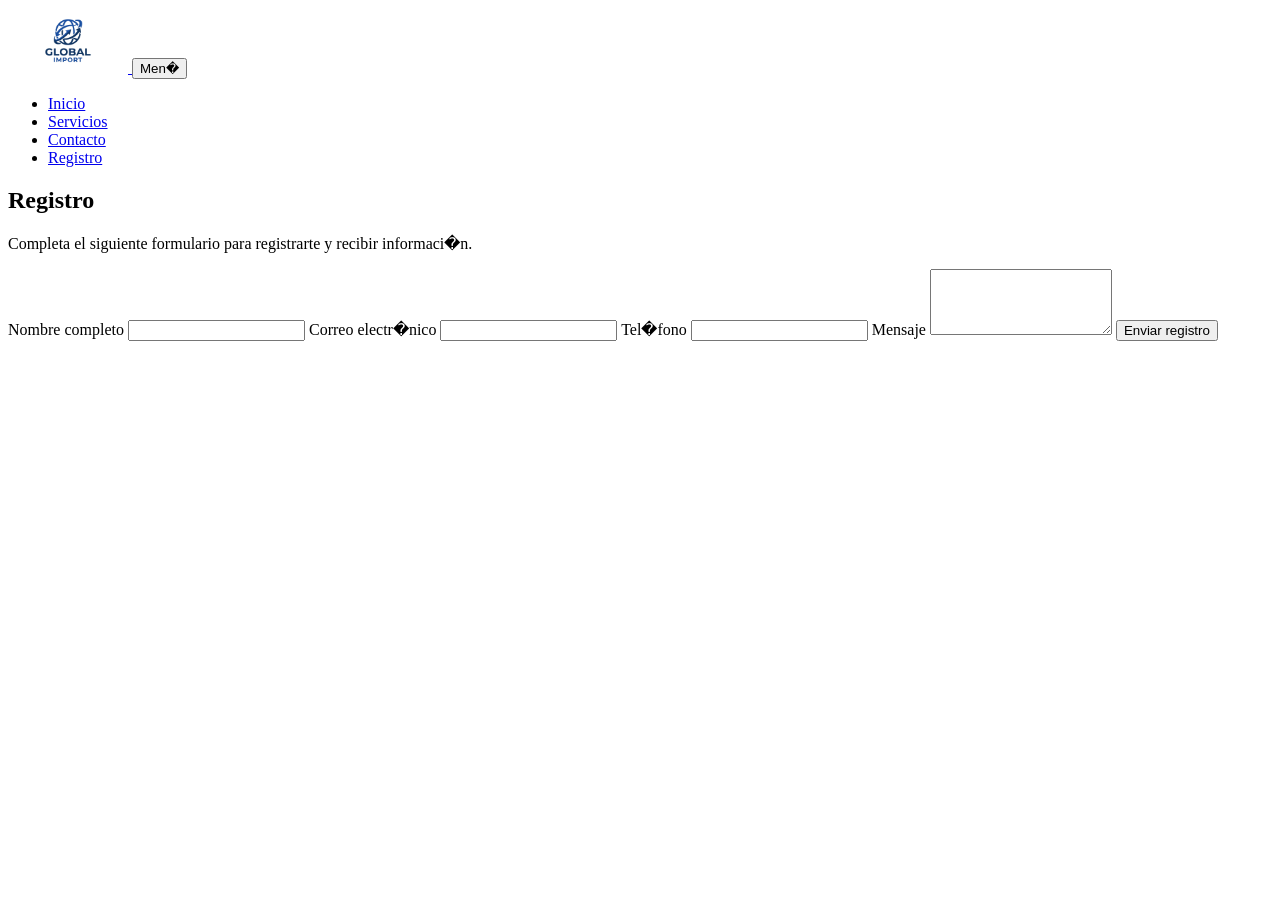
==== registro.html @ 2d8e8afb "ET.1-Navbar y seccion hero" ====
<!DOCTYPE html>
<html lang="es">
<head>
  <meta charset="UTF-8">
  <meta name="viewport" content="width=device-width, initial-scale=1.0">
  <title>Registro - Global Import</title>
</head>
<body>
  <header>
    <nav class="navbar" aria-label="Navegaci�n principal">
      <a href="index.html" class="brand">
        <img src="assets/images/logo.png" alt="Logo Global Import" width="120" />
      </a>
      <button class="nav-toggle" type="button" aria-controls="main-navigation" aria-expanded="false">
        Men�
      </button>
      <ul id="main-navigation" class="nav-links">
        <li><a href="index.html">Inicio</a></li>
        <li><a href="index.html#servicios">Servicios</a></li>
        <li><a href="index.html#contacto">Contacto</a></li>
        <li><a href="registro.html">Registro</a></li>
      </ul>
    </nav>
  </header>

  <main>
    <section>
      <h1>Registro</h1>
      <p>Completa el siguiente formulario para registrarte y recibir informaci�n.</p>
      <form action="#" method="post">
        <label for="nombre">Nombre completo</label>
        <input type="text" id="nombre" name="nombre" required />

        <label for="email">Correo electr�nico</label>
        <input type="email" id="email" name="email" required />

        <label for="telefono">Tel�fono</label>
        <input type="tel" id="telefono" name="telefono" />

        <label for="mensaje">Mensaje</label>
        <textarea id="mensaje" name="mensaje" rows="4"></textarea>

        <button type="submit">Enviar registro</button>
      </form>
    </section>
  </main>

  <script>
    const toggleButton = document.querySelector('.nav-toggle');
    const navigation = document.getElementById('main-navigation');

    if (toggleButton && navigation) {
      toggleButton.addEventListener('click', () => {
        const expanded = toggleButton.getAttribute('aria-expanded') === 'true';
        toggleButton.setAttribute('aria-expanded', String(!expanded));
        navigation.classList.toggle('open');
      });
    }
  </script>
</body>
</html>
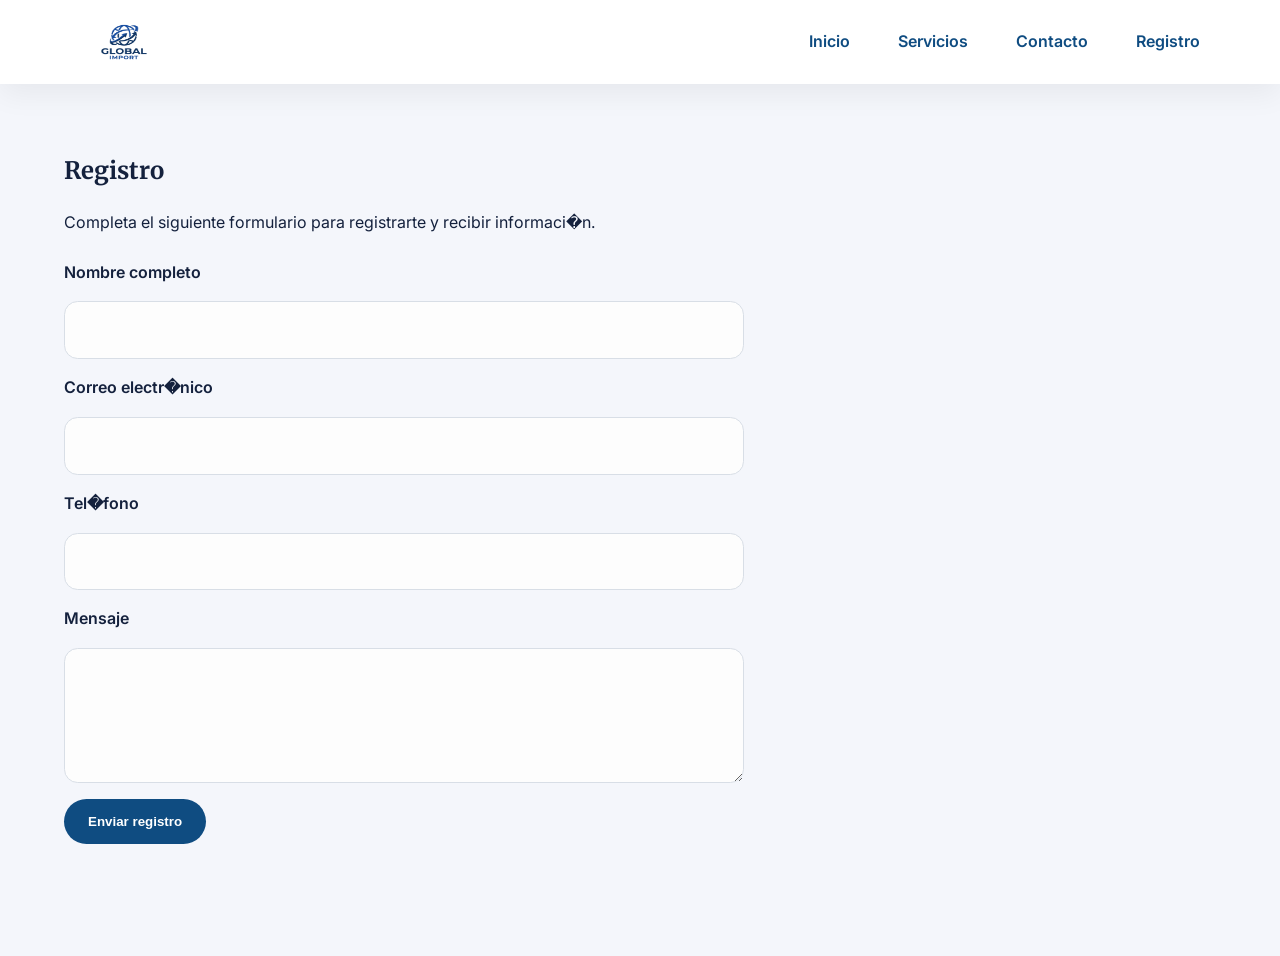
==== commit 0dabfdf3: "ET.1-SEGUNDA MITAD Y ESTILOS" ====
--- a/registro.html
+++ b/registro.html
@@ -4,6 +4,10 @@
   <meta charset="UTF-8">
   <meta name="viewport" content="width=device-width, initial-scale=1.0">
   <title>Registro - Global Import</title>
+  <link rel="preconnect" href="https://fonts.googleapis.com">
+  <link rel="preconnect" href="https://fonts.gstatic.com" crossorigin>
+  <link href="https://fonts.googleapis.com/css2?family=Inter:wght@400;500;600;700&family=Merriweather:wght@400;700&display=swap" rel="stylesheet">
+  <link rel="stylesheet" href="style.css">
 </head>
 <body>
   <header>
--- a/style.css
+++ b/style.css
@@ -0,0 +1,356 @@
+:root {
+  --bg: #f4f6fb;
+  --surface: #ffffff;
+  --primary: #0f4c81;
+  --secondary: #0b6aa8;
+  --text: #14213d;
+  --muted: #5f6d7a;
+  --border: #d8dee6;
+  --shadow: 0 18px 40px rgba(15, 76, 129, 0.08);
+}
+
+* {
+  box-sizing: border-box;
+}
+
+html {
+  scroll-behavior: smooth;
+}
+
+body {
+  margin: 0;
+  font-family: 'Inter', sans-serif;
+  background: var(--bg);
+  color: var(--text);
+  line-height: 1.6;
+}
+
+img {
+  max-width: 100%;
+  display: block;
+}
+
+a {
+  color: var(--primary);
+  text-decoration: none;
+}
+
+a:hover {
+  text-decoration: underline;
+}
+
+header {
+  position: sticky;
+  top: 0;
+  background: #ffffff;
+  z-index: 10;
+  box-shadow: 0 10px 30px rgba(0, 0, 0, 0.06);
+}
+
+.navbar {
+  max-width: 1200px;
+  margin: 0 auto;
+  display: flex;
+  align-items: center;
+  justify-content: space-between;
+  gap: 1rem;
+  padding: 1rem 1.5rem;
+}
+
+.brand img {
+  max-height: 52px;
+}
+
+.nav-links {
+  display: flex;
+  gap: 1rem;
+  align-items: center;
+  list-style: none;
+  margin: 0;
+  padding: 0;
+}
+
+.nav-links a {
+  padding: 0.75rem 1rem;
+  border-radius: 999px;
+  font-weight: 600;
+}
+
+.nav-links a:hover {
+  background: rgba(15, 76, 129, 0.08);
+}
+
+.nav-toggle {
+  display: none;
+  border: 1px solid var(--border);
+  background: #fff;
+  border-radius: 999px;
+  padding: 0.75rem 1rem;
+  color: var(--text);
+  font-weight: 600;
+  cursor: pointer;
+}
+
+.hero {
+  position: relative;
+  overflow: hidden;
+  min-height: 70vh;
+  display: grid;
+  align-items: center;
+  background: linear-gradient(180deg, rgba(15, 76, 129, 0.84), rgba(11, 106, 168, 0.76));
+}
+
+.hero img {
+  position: absolute;
+  inset: 0;
+  width: 100%;
+  height: 100%;
+  object-fit: cover;
+  opacity: 0.35;
+}
+
+.hero-content {
+  position: relative;
+  max-width: 720px;
+  margin: 0 auto;
+  padding: 4rem 1.5rem;
+  color: #ffffff;
+}
+
+.hero-content p:first-child {
+  margin-bottom: 0.75rem;
+  letter-spacing: 0.2em;
+  text-transform: uppercase;
+  opacity: 0.85;
+  font-size: 0.9rem;
+}
+
+.hero-content h1 {
+  margin: 0;
+  font-family: 'Merriweather', serif;
+  font-size: clamp(2.5rem, 5vw, 4.2rem);
+  line-height: 1.02;
+}
+
+.hero-content p:last-child {
+  max-width: 36rem;
+  margin: 1.2rem 0 0;
+}
+
+.hero-actions {
+  display: flex;
+  flex-wrap: wrap;
+  gap: 0.75rem;
+  margin-top: 2rem;
+}
+
+.hero-actions a {
+  display: inline-flex;
+  align-items: center;
+  justify-content: center;
+  padding: 0.95rem 1.5rem;
+  border-radius: 999px;
+  font-weight: 700;
+}
+
+.hero-actions a:first-child {
+  background: #ffffff;
+  color: var(--primary);
+}
+
+.hero-actions a:last-child {
+  background: rgba(255, 255, 255, 0.16);
+  border: 1px solid rgba(255, 255, 255, 0.32);
+  color: #ffffff;
+}
+
+main {
+  max-width: 1200px;
+  margin: 0 auto;
+  padding: 3rem 1.5rem 4rem;
+}
+
+section {
+  margin-bottom: 3rem;
+}
+
+h1,
+h2,
+h3 {
+  font-family: 'Merriweather', serif;
+  color: var(--text);
+}
+
+h2 {
+  font-size: 2rem;
+  margin-bottom: 1rem;
+}
+
+h3 {
+  margin-top: 1rem;
+  font-size: 1.25rem;
+}
+
+.services-grid {
+  display: grid;
+  grid-template-columns: repeat(auto-fit, minmax(240px, 1fr));
+  gap: 1.5rem;
+  margin-top: 1.5rem;
+}
+
+.service-card {
+  position: relative;
+  min-height: 280px;
+  border-radius: 1.25rem;
+  overflow: hidden;
+  padding: 1.75rem;
+  box-shadow: var(--shadow);
+  transition: transform 0.25s ease, box-shadow 0.25s ease;
+  display: flex;
+  align-items: flex-end;
+  background-size: cover;
+  background-position: center;
+  color: #ffffff;
+}
+
+.service-card::before {
+  content: '';
+  position: absolute;
+  inset: 0;
+  background: linear-gradient(180deg, rgba(0, 0, 0, 0.18), rgba(0, 0, 0, 0.72));
+}
+
+.service-card:hover {
+  transform: translateY(-5px);
+  box-shadow: 0 24px 52px rgba(15, 76, 129, 0.18);
+}
+
+.service-card-content {
+  position: relative;
+  z-index: 1;
+}
+
+.service-card h3,
+.service-card p {
+  color: #ffffff;
+}
+
+.service-electronica {
+  background-image: url('assets/images/importacion electronica.png');
+}
+
+.service-indumentaria {
+  background-image: url('assets/images/importacion de indumentaria y accesorios.png');
+}
+
+.service-hogar {
+  background-image: url('assets/images/importacion de articulos del hogar.webp');
+}
+
+.service-logistica {
+  background-image: url('assets/images/logistica y distribucion.jpg');
+}
+
+#por-que-elegirnos ul {
+  list-style: disc inside;
+  color: var(--muted);
+}
+
+#por-que-elegirnos li {
+  margin-bottom: 0.9rem;
+}
+
+footer {
+  background: var(--surface);
+  border-top: 1px solid var(--border);
+  padding: 2rem 1.5rem;
+  text-align: center;
+  color: var(--muted);
+}
+
+footer p {
+  margin: 0.5rem 0;
+}
+
+form {
+  display: grid;
+  gap: 1rem;
+  max-width: 680px;
+  margin-top: 1.5rem;
+}
+
+label {
+  font-weight: 600;
+}
+
+input,
+textarea {
+  width: 100%;
+  padding: 0.95rem 1rem;
+  border: 1px solid var(--border);
+  border-radius: 0.85rem;
+  font: inherit;
+  background: #fdfdfd;
+}
+
+button[type="submit"] {
+  border: none;
+  background: var(--primary);
+  color: #ffffff;
+  padding: 0.95rem 1.5rem;
+  border-radius: 999px;
+  font-weight: 700;
+  cursor: pointer;
+  width: max-content;
+}
+
+button[type="submit"]:hover {
+  background: var(--secondary);
+}
+
+@media (max-width: 900px) {
+  .navbar {
+    flex-wrap: wrap;
+    padding: 1rem;
+  }
+}
+
+@media (max-width: 768px) {
+  .nav-toggle {
+    display: inline-flex;
+  }
+
+  .nav-links {
+    width: 100%;
+    flex-direction: column;
+    display: none;
+    background: #ffffff;
+    margin-top: 0.75rem;
+    border-radius: 1rem;
+    padding: 1rem;
+  }
+
+  .nav-links.open {
+    display: flex;
+  }
+
+  .nav-links li {
+    width: 100%;
+  }
+
+  .nav-links a {
+    width: 100%;
+  }
+
+  .hero {
+    min-height: 60vh;
+  }
+
+  .hero-content {
+    padding: 3rem 1.2rem;
+  }
+
+  main {
+    padding: 2rem 1rem 3rem;
+  }
+}
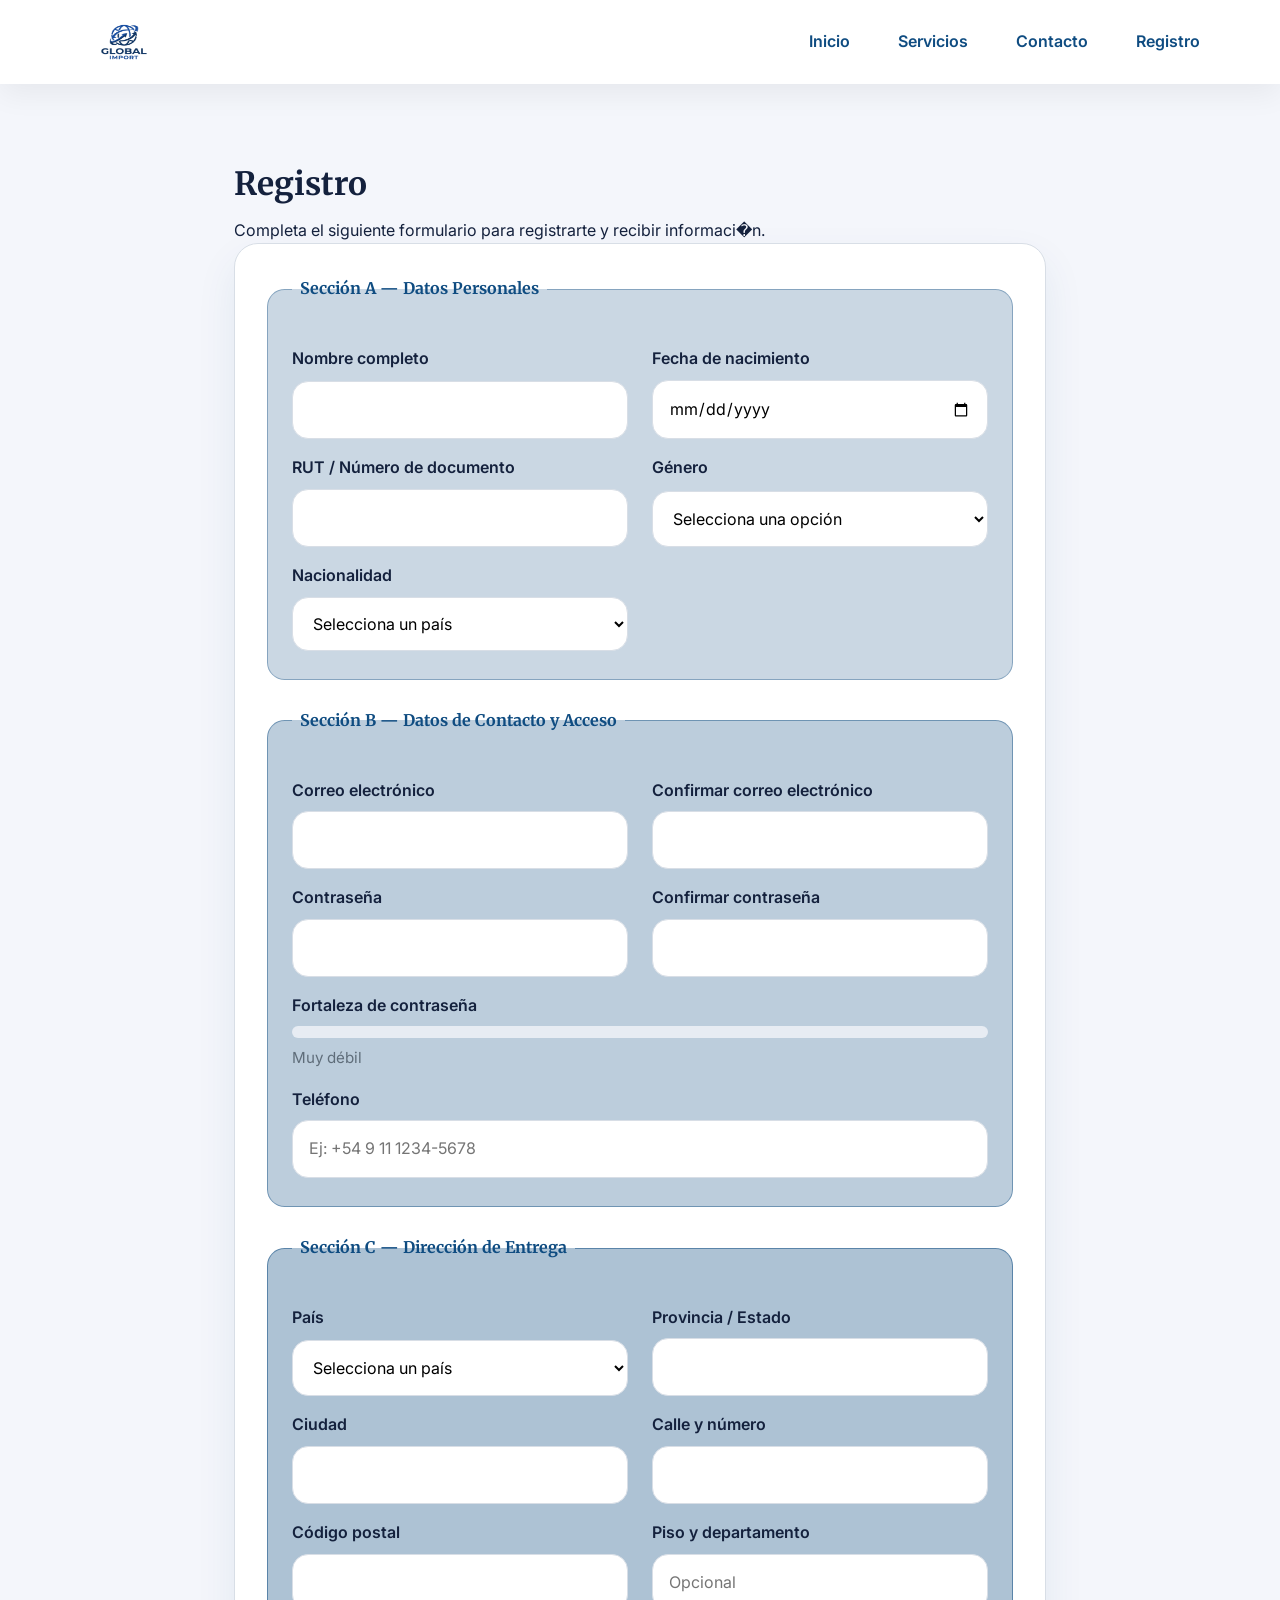
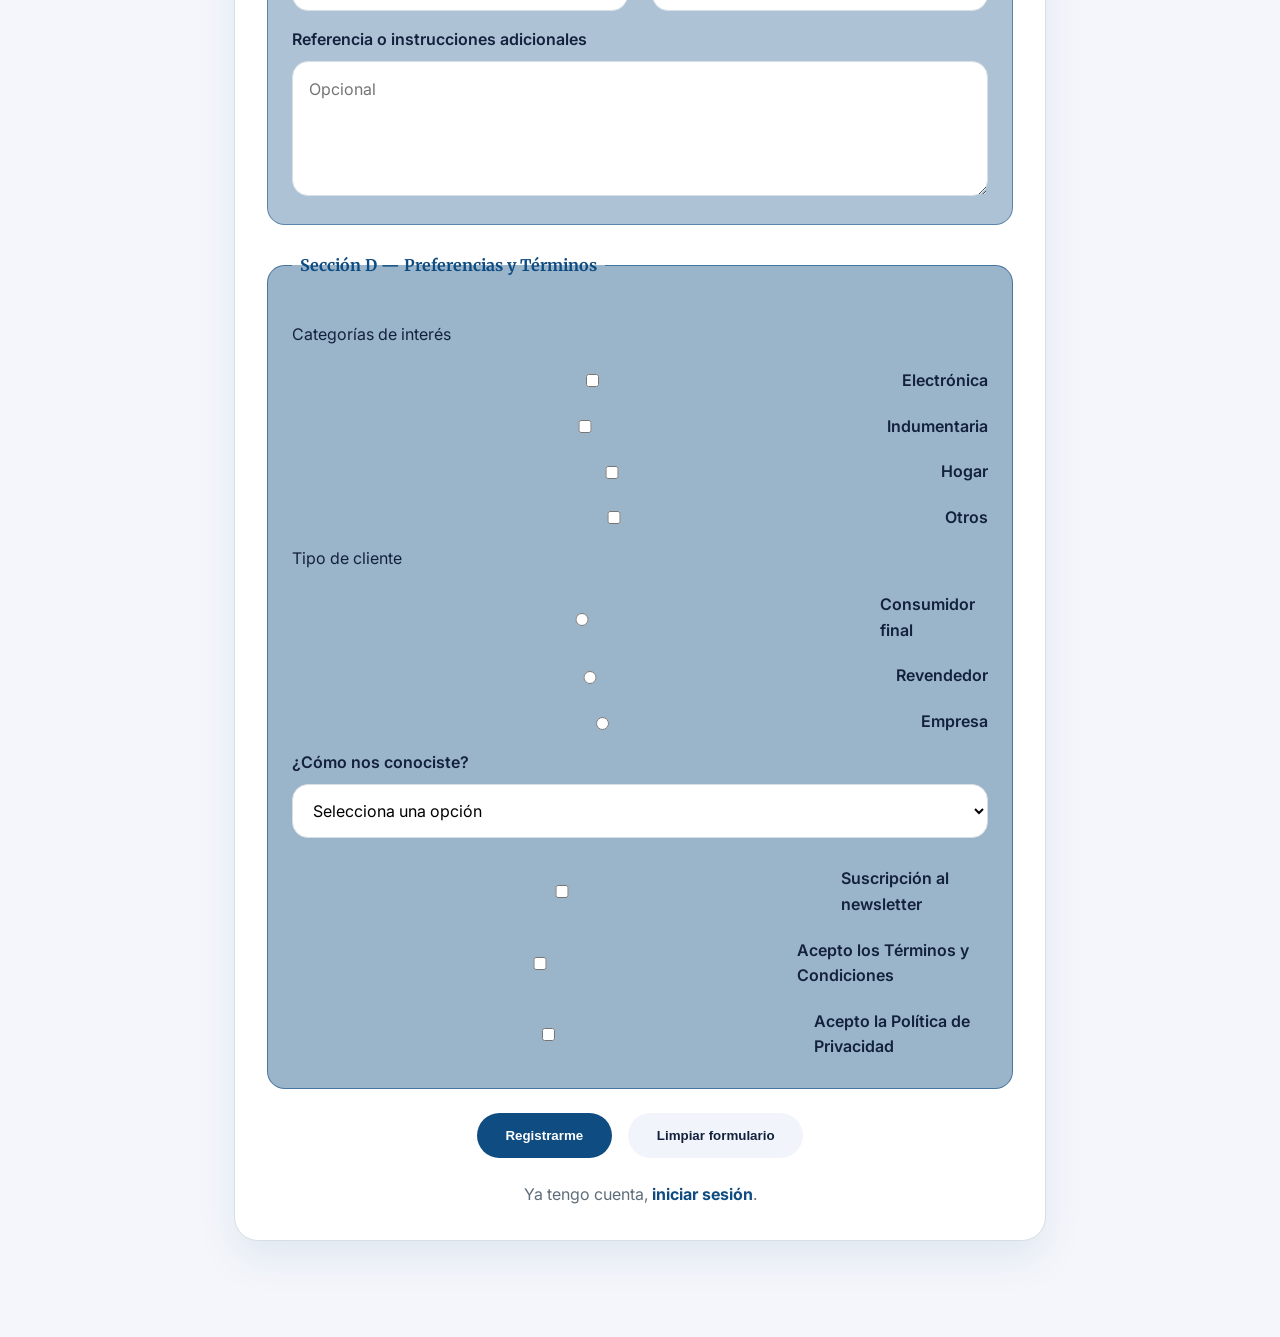
==== commit 6383deac: "ET.2.REGISTRO Y ESTILOS" ====
--- a/registro.html
+++ b/registro.html
@@ -7,7 +7,7 @@
   <link rel="preconnect" href="https://fonts.googleapis.com">
   <link rel="preconnect" href="https://fonts.gstatic.com" crossorigin>
   <link href="https://fonts.googleapis.com/css2?family=Inter:wght@400;500;600;700&family=Merriweather:wght@400;700&display=swap" rel="stylesheet">
-  <link rel="stylesheet" href="style.css">
+  <link rel="stylesheet" href="registro.css">
 </head>
 <body>
   <header>
@@ -32,19 +32,164 @@
       <h1>Registro</h1>
       <p>Completa el siguiente formulario para registrarte y recibir informaci�n.</p>
       <form action="#" method="post">
-        <label for="nombre">Nombre completo</label>
-        <input type="text" id="nombre" name="nombre" required />
-
-        <label for="email">Correo electr�nico</label>
-        <input type="email" id="email" name="email" required />
-
-        <label for="telefono">Tel�fono</label>
-        <input type="tel" id="telefono" name="telefono" />
-
-        <label for="mensaje">Mensaje</label>
-        <textarea id="mensaje" name="mensaje" rows="4"></textarea>
-
-        <button type="submit">Enviar registro</button>
+        <fieldset>
+          <legend>Sección A — Datos Personales</legend>
+          <div class="form-row">
+            <div class="form-group">
+              <label for="nombre">Nombre completo</label>
+              <input type="text" id="nombre" name="nombre" required />
+            </div>
+            <div class="form-group">
+              <label for="fecha-nacimiento">Fecha de nacimiento</label>
+              <input type="date" id="fecha-nacimiento" name="fecha_nacimiento" required />
+            </div>
+            <div class="form-group">
+              <label for="rut">RUT / Número de documento</label>
+              <input type="text" id="rut" name="rut" required />
+            </div>
+            <div class="form-group">
+              <label for="genero">Género</label>
+              <select id="genero" name="genero" required>
+                <option value="">Selecciona una opción</option>
+                <option value="masculino">Masculino</option>
+                <option value="femenino">Femenino</option>
+                <option value="no-binario">No binario</option>
+                <option value="prefiero-no-decir">Prefiero no decir</option>
+              </select>
+            </div>
+            <div class="form-group">
+              <label for="nacionalidad">Nacionalidad</label>
+              <select id="nacionalidad" name="nacionalidad" required>
+                <option value="">Selecciona un país</option>
+                <option value="argentina">Argentina</option>
+                <option value="chile">Chile</option>
+                <option value="brasil">Brasil</option>
+                <option value="uruguay">Uruguay</option>
+                <option value="mexico">México</option>
+                <option value="colombia">Colombia</option>
+                <option value="peru">Perú</option>
+                <option value="espana">España</option>
+              </select>
+            </div>
+          </div>
+        </fieldset>
+
+        <fieldset>
+          <legend>Sección B — Datos de Contacto y Acceso</legend>
+          <div class="form-row">
+            <div class="form-group">
+              <label for="email">Correo electrónico</label>
+              <input type="email" id="email" name="email" required />
+            </div>
+            <div class="form-group">
+              <label for="email-confirm">Confirmar correo electrónico</label>
+              <input type="email" id="email-confirm" name="email_confirm" required />
+            </div>
+            <div class="form-group">
+              <label for="password">Contraseña</label>
+              <input type="password" id="password" name="password" required />
+            </div>
+            <div class="form-group">
+              <label for="password-confirm">Confirmar contraseña</label>
+              <input type="password" id="password-confirm" name="password_confirm" required />
+            </div>
+            <div class="form-group full-width">
+              <label for="password-strength">Fortaleza de contraseña</label>
+              <progress id="password-strength" max="100" value="0">Muy débil</progress>
+              <div id="password-strength-text" class="password-strength-text">Muy débil</div>
+            </div>
+            <div class="form-group full-width">
+              <label for="telefono">Teléfono</label>
+              <input type="tel" id="telefono" name="telefono" placeholder="Ej: +54 9 11 1234-5678" required />
+            </div>
+          </div>
+        </fieldset>
+
+        <fieldset>
+          <legend>Sección C — Dirección de Entrega</legend>
+          <div class="form-row">
+            <div class="form-group">
+              <label for="pais-entrega">País</label>
+              <select id="pais-entrega" name="pais_entrega" required>
+                <option value="">Selecciona un país</option>
+                <option value="argentina">Argentina</option>
+                <option value="chile">Chile</option>
+                <option value="brasil">Brasil</option>
+                <option value="uruguay">Uruguay</option>
+                <option value="mexico">México</option>
+                <option value="colombia">Colombia</option>
+                <option value="peru">Perú</option>
+                <option value="espana">España</option>
+              </select>
+            </div>
+            <div class="form-group">
+              <label for="provincia">Provincia / Estado</label>
+              <input type="text" id="provincia" name="provincia" required />
+            </div>
+            <div class="form-group">
+              <label for="ciudad">Ciudad</label>
+              <input type="text" id="ciudad" name="ciudad" required />
+            </div>
+            <div class="form-group">
+              <label for="calle">Calle y número</label>
+              <input type="text" id="calle" name="calle" required />
+            </div>
+            <div class="form-group">
+              <label for="codigo-postal">Código postal</label>
+              <input type="text" id="codigo-postal" name="codigo_postal" required />
+            </div>
+            <div class="form-group">
+              <label for="piso">Piso y departamento</label>
+              <input type="text" id="piso" name="piso" placeholder="Opcional" />
+            </div>
+            <div class="form-group full-width">
+              <label for="referencias">Referencia o instrucciones adicionales</label>
+              <textarea id="referencias" name="referencias" rows="4" maxlength="200" placeholder="Opcional"></textarea>
+            </div>
+          </div>
+        </fieldset>
+
+        <fieldset>
+          <legend>Sección D — Preferencias y Términos</legend>
+          <div class="form-row">
+            <div class="form-group full-width">
+              <p>Categorías de interés</p>
+              <label class="checkbox-inline"><input type="checkbox" name="intereses" value="electronica" /> Electrónica</label>
+              <label class="checkbox-inline"><input type="checkbox" name="intereses" value="indumentaria" /> Indumentaria</label>
+              <label class="checkbox-inline"><input type="checkbox" name="intereses" value="hogar" /> Hogar</label>
+              <label class="checkbox-inline"><input type="checkbox" name="intereses" value="otros" /> Otros</label>
+            </div>
+            <div class="form-group full-width">
+              <p>Tipo de cliente</p>
+              <label class="checkbox-inline"><input type="radio" name="tipo_cliente" value="consumidor_final" required /> Consumidor final</label>
+              <label class="checkbox-inline"><input type="radio" name="tipo_cliente" value="revendedor" /> Revendedor</label>
+              <label class="checkbox-inline"><input type="radio" name="tipo_cliente" value="empresa" /> Empresa</label>
+            </div>
+            <div class="form-group full-width">
+              <label for="como-nos-conociste">¿Cómo nos conociste?</label>
+              <select id="como-nos-conociste" name="como_nos_conociste" required>
+                <option value="">Selecciona una opción</option>
+                <option value="redes_sociales">Redes sociales</option>
+                <option value="recomendacion">Recomendación</option>
+                <option value="busqueda_web">Búsqueda web</option>
+                <option value="publicidad">Publicidad</option>
+                <option value="otro">Otro</option>
+              </select>
+            </div>
+            <div class="form-group full-width">
+              <label class="checkbox-inline"><input type="checkbox" name="newsletter" value="si" /> Suscripción al newsletter</label>
+              <label class="checkbox-inline"><input type="checkbox" name="terminos" required /> Acepto los Términos y Condiciones</label>
+              <label class="checkbox-inline"><input type="checkbox" name="privacidad" required /> Acepto la Política de Privacidad</label>
+            </div>
+          </div>
+        </fieldset>
+
+        <div class="form-actions">
+          <button type="submit">Registrarme</button>
+          <button type="reset">Limpiar formulario</button>
+        </div>
+
+        <p class="login-link">Ya tengo cuenta, <a href="#">iniciar sesión</a>.</p>
       </form>
     </section>
   </main>
@@ -60,6 +205,42 @@
         navigation.classList.toggle('open');
       });
     }
-  </script>
+    const passwordInput = document.getElementById('password');
+    const strengthBar = document.getElementById('password-strength');
+    const strengthText = document.getElementById('password-strength-text');
+
+    function calculatePasswordStrength(password) {
+      let score = 0;
+      if (!password) return score;
+
+      if (password.length >= 8) score += 20;
+      if (password.length >= 12) score += 15;
+      if (/[a-z]/.test(password)) score += 15;
+      if (/[A-Z]/.test(password)) score += 15;
+      if (/[0-9]/.test(password)) score += 15;
+      if (/[^A-Za-z0-9]/.test(password)) score += 20;
+      if (password.length >= 16) score += 10;
+      return Math.min(score, 100);
+    }
+
+    function updatePasswordStrength() {
+      const value = calculatePasswordStrength(passwordInput.value);
+      strengthBar.value = value;
+
+      if (value < 30) {
+        strengthText.textContent = 'Muy débil';
+      } else if (value < 60) {
+        strengthText.textContent = 'Débil';
+      } else if (value < 80) {
+        strengthText.textContent = 'Buena';
+      } else {
+        strengthText.textContent = 'Excelente';
+      }
+    }
+
+    if (passwordInput) {
+      passwordInput.addEventListener('input', updatePasswordStrength);
+      updatePasswordStrength();
+    }  </script>
 </body>
 </html>
--- a/registro.css
+++ b/registro.css
@@ -0,0 +1,335 @@
+:root {
+  --bg: #f4f6fb;
+  --surface: #ffffff;
+  --primary: #0f4c81;
+  --secondary: #0b6aa8;
+  --text: #14213d;
+  --muted: #5f6d7a;
+  --border: #d8dee6;
+  --focus: #1c74d1;
+  --shadow: 0 18px 40px rgba(15, 76, 129, 0.08);
+}
+
+* {
+  box-sizing: border-box;
+}
+
+html {
+  scroll-behavior: smooth;
+}
+
+body {
+  margin: 0;
+  font-family: 'Inter', sans-serif;
+  background: var(--bg);
+  color: var(--text);
+  line-height: 1.6;
+}
+
+img {
+  max-width: 100%;
+  display: block;
+}
+
+a {
+  color: var(--primary);
+  text-decoration: none;
+}
+
+a:hover {
+  text-decoration: underline;
+}
+
+header {
+  position: sticky;
+  top: 0;
+  background: var(--surface);
+  z-index: 10;
+  box-shadow: 0 10px 30px rgba(0, 0, 0, 0.06);
+}
+
+.navbar {
+  max-width: 1200px;
+  margin: 0 auto;
+  display: flex;
+  align-items: center;
+  justify-content: space-between;
+  gap: 1rem;
+  padding: 1rem 1.5rem;
+}
+
+.brand img {
+  max-height: 52px;
+}
+
+.nav-links {
+  display: flex;
+  gap: 1rem;
+  align-items: center;
+  list-style: none;
+  margin: 0;
+  padding: 0;
+}
+
+.nav-links a {
+  padding: 0.75rem 1rem;
+  border-radius: 999px;
+  font-weight: 600;
+}
+
+.nav-links a:hover {
+  background: rgba(15, 76, 129, 0.08);
+}
+
+.nav-toggle {
+  display: none;
+  border: 1px solid var(--border);
+  background: #fff;
+  border-radius: 999px;
+  padding: 0.75rem 1rem;
+  color: var(--text);
+  font-weight: 600;
+  cursor: pointer;
+}
+
+main {
+  max-width: 860px;
+  margin: 0 auto;
+  padding: 3rem 1.5rem 4rem;
+}
+
+section {
+  margin-bottom: 2rem;
+}
+
+h1 {
+  font-family: 'Merriweather', serif;
+  font-size: clamp(2rem, 2.5vw, 2.8rem);
+  margin-bottom: 0.5rem;
+}
+
+p {
+  margin: 0;
+}
+
+form {
+  background: var(--surface);
+  border: 1px solid var(--border);
+  border-radius: 1.5rem;
+  padding: 2rem;
+  box-shadow: var(--shadow);
+}
+
+fieldset {
+  border: 1px solid rgba(15, 76, 129, 0.24);
+  border-radius: 1.1rem;
+  padding: 1.5rem 1.5rem 1.75rem;
+  margin: 0 0 1.75rem;
+  background: rgba(15, 76, 129, 0.18);
+}
+
+fieldset:nth-of-type(1) {
+  background: rgba(15, 76, 129, 0.22);
+  border-color: rgba(15, 76, 129, 0.36);
+}
+
+fieldset:nth-of-type(2) {
+  background: rgba(15, 76, 129, 0.28);
+  border-color: rgba(15, 76, 129, 0.44);
+}
+
+fieldset:nth-of-type(3) {
+  background: rgba(15, 76, 129, 0.34);
+  border-color: rgba(15, 76, 129, 0.52);
+}
+
+fieldset:nth-of-type(4) {
+  background: rgba(15, 76, 129, 0.42);
+  border-color: rgba(15, 76, 129, 0.6);
+}
+
+fieldset:last-of-type {
+  margin-bottom: 1.5rem;
+}
+
+legend {
+  font-family: 'Merriweather', serif;
+  font-weight: 700;
+  color: var(--primary);
+  padding: 0 0.5rem;
+}
+
+.form-row {
+  display: grid;
+  grid-template-columns: repeat(2, minmax(0, 1fr));
+  gap: 1rem 1.5rem;
+  margin-top: 1.25rem;
+}
+
+.form-group {
+  display: grid;
+  gap: 0.5rem;
+}
+
+.full-width {
+  grid-column: 1 / -1;
+}
+
+label {
+  font-weight: 600;
+}
+
+input,
+select,
+textarea,
+progress {
+  width: 100%;
+  font: inherit;
+}
+
+input,
+select,
+textarea {
+  padding: 0.95rem 1rem;
+  border: 1px solid var(--border);
+  border-radius: 1rem;
+  background: #ffffff;
+  transition: border-color 0.2s ease, box-shadow 0.2s ease;
+}
+
+input:focus,
+select:focus,
+textarea:focus {
+  outline: none;
+  border-color: var(--focus);
+  box-shadow: 0 0 0 4px rgba(13, 82, 148, 0.12);
+}
+
+input.error,
+select.error,
+textarea.error {
+  border-color: #d32f2f;
+}
+
+.progress-wrapper {
+  display: grid;
+  gap: 0.5rem;
+}
+
+progress {
+  appearance: none;
+  height: 0.75rem;
+  border-radius: 999px;
+  overflow: hidden;
+}
+
+progress::-webkit-progress-bar {
+  background: #e7ecf3;
+}
+
+progress::-webkit-progress-value {
+  background: linear-gradient(90deg, #0f4c81, #0b6aa8);
+}
+
+progress::-moz-progress-bar {
+  background: linear-gradient(90deg, #0f4c81, #0b6aa8);
+}
+
+.password-strength-text {
+  font-size: 0.95rem;
+  color: var(--muted);
+}
+
+.checkbox-inline {
+  display: inline-flex;
+  align-items: center;
+  gap: 0.6rem;
+  margin-top: 0.75rem;
+  color: var(--text);
+  width: 100%;
+}
+
+.checkbox-inline input {
+  accent-color: var(--primary);
+}
+
+.form-actions {
+  display: flex;
+  flex-wrap: wrap;
+  justify-content: center;
+  gap: 1rem;
+  margin-top: 1.5rem;
+}
+
+button {
+  border: none;
+  border-radius: 999px;
+  padding: 0.95rem 1.8rem;
+  font-weight: 700;
+  cursor: pointer;
+}
+
+button[type="submit"] {
+  background: var(--primary);
+  color: #ffffff;
+}
+
+button[type="reset"] {
+  background: #f1f5fb;
+  color: var(--text);
+}
+
+button[type="submit"]:hover,
+button[type="reset"]:hover {
+  opacity: 0.95;
+}
+
+.login-link {
+  margin-top: 1.5rem;
+  text-align: center;
+  color: var(--muted);
+}
+
+.login-link a {
+  color: var(--primary);
+  font-weight: 700;
+}
+
+@media (max-width: 880px) {
+  .form-row {
+    grid-template-columns: 1fr;
+  }
+}
+
+@media (max-width: 768px) {
+  .navbar {
+    flex-wrap: wrap;
+    padding: 1rem;
+  }
+
+  .nav-toggle {
+    display: inline-flex;
+  }
+
+  .nav-links {
+    width: 100%;
+    flex-direction: column;
+    display: none;
+    background: #ffffff;
+    margin-top: 0.75rem;
+    border-radius: 1rem;
+    padding: 1rem;
+  }
+
+  .nav-links.open {
+    display: flex;
+  }
+
+  .nav-links li {
+    width: 100%;
+  }
+
+  .nav-links a {
+    width: 100%;
+  }
+}
